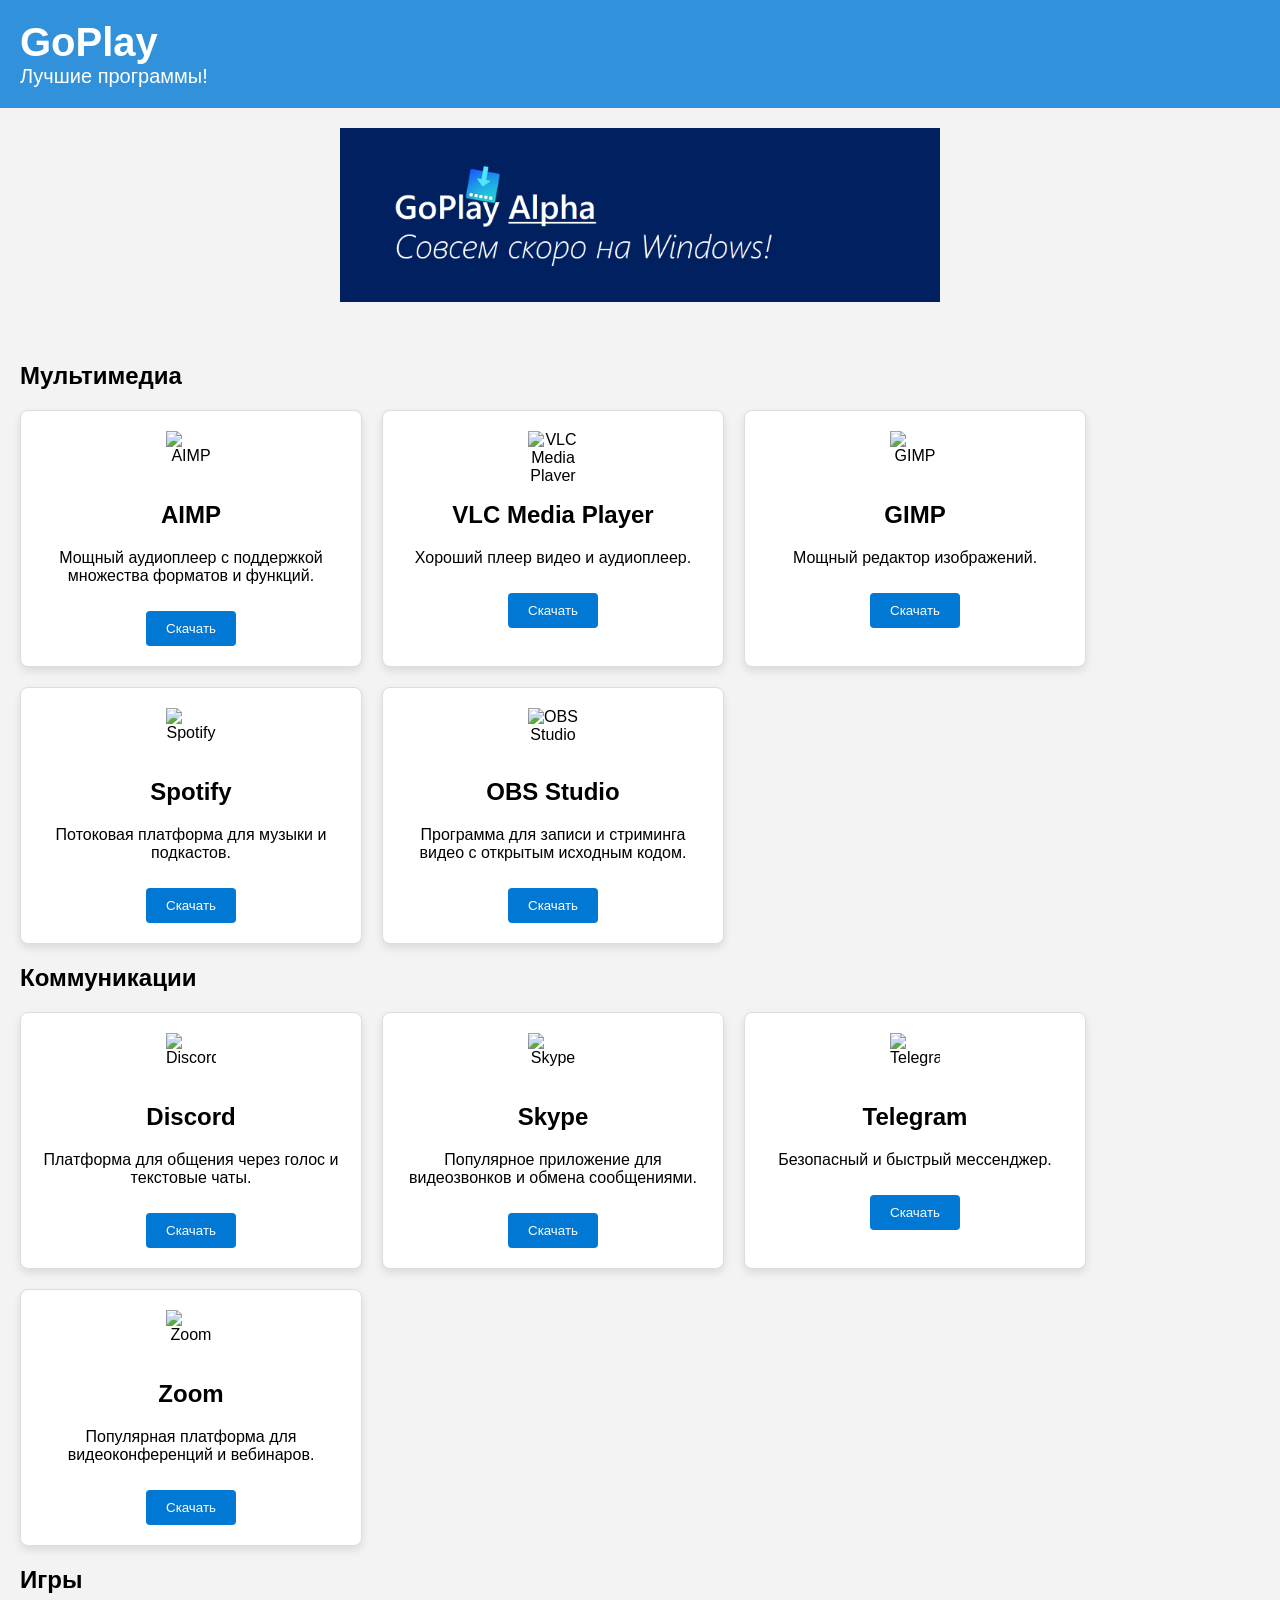
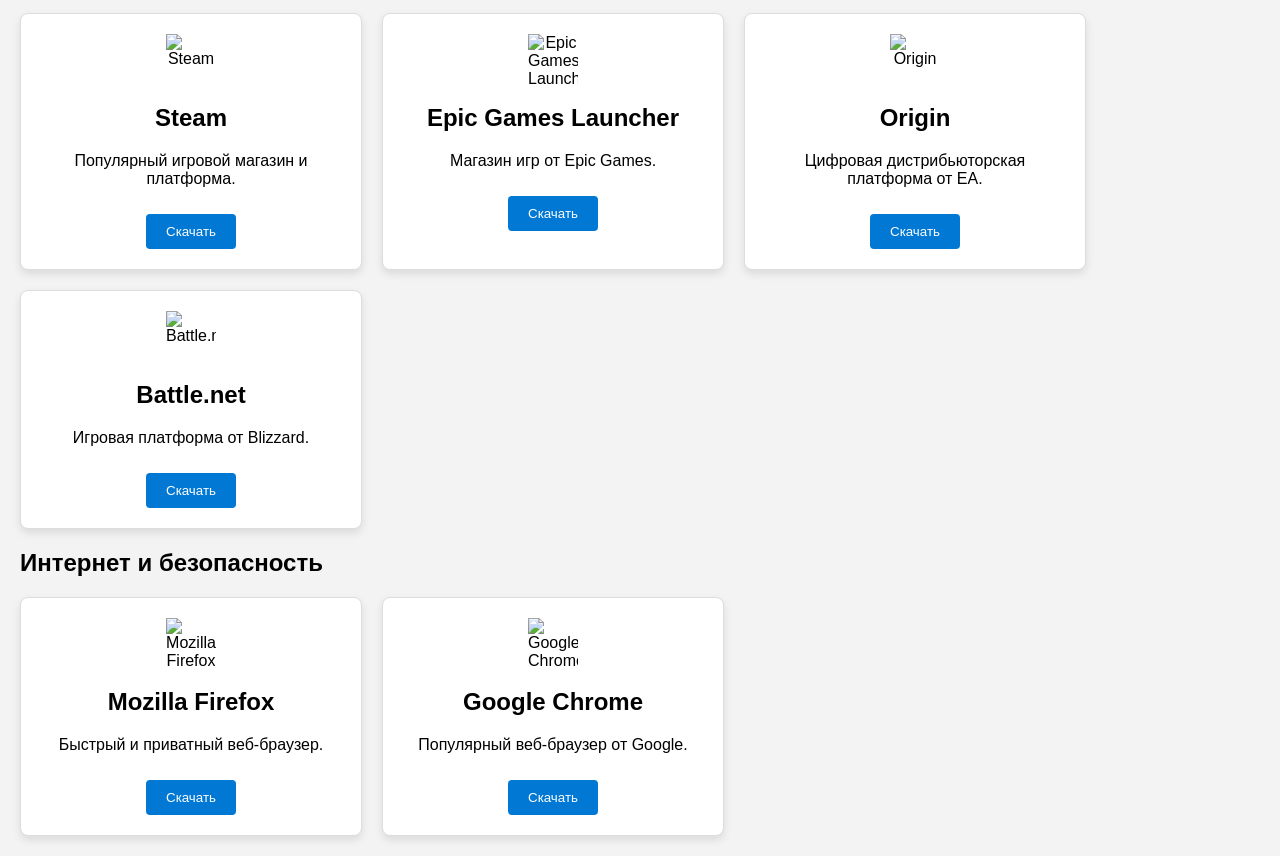
==== goplay/index.html @ 1dd93e8b "Add files via upload" ====
<!DOCTYPE html>
<html lang="ru">
<head>
    <meta charset="UTF-8">
    <meta name="viewport" content="width=device-width, initial-scale=1.0">
    <title>GoPlay - Магазин программ</title>
    <link rel="stylesheet" href="styles.css">
    <script>
        function toggleReleaseMenu(id) {
            const menu = document.getElementById(id);
            menu.classList.toggle('show');
        }
    </script>
</head>
<body>
    <header>
        <div class="header-content">
            <h1>GoPlay</h1>
            <p>Лучшие программы!</p>
        </div>
    </header>
    </div>
    <div class="advertisement" onclick="window.open('https://www.youtube.com/watch?v=dQw4w9WgXcQ', '_blank')">
        <img src="img01.png" alt="Advertisement">
    </div>
    <div class="container">
        <h2>Мультимедиа</h2>
        <div class="app-gallery">
            <div class="app-card">
                <img src="aimp-icon.png" alt="AIMP">
                <div>
                    <h2>AIMP</h2>
                    <p>Мощный аудиоплеер с поддержкой множества форматов и функций.</p>
                    <button class="download-button" onclick="window.open('https://aimp.ru/?do=download', '_blank')">Скачать</button>
                </div>
            </div>
            <div class="app-card">
                <img src="vlc-icon.png" alt="VLC Media Player">
                <div>
                    <h2>VLC Media Player</h2>
                    <p>Хороший плеер видео и аудиоплеер.</p>
                    <button class="download-button" onclick="window.open('https://www.videolan.org/vlc/', '_blank')">Скачать</button>
                </div>
            </div>
            <div class="app-card">
                <img src="gimp-icon.png" alt="GIMP">
                <div>
                    <h2>GIMP</h2>
                    <p>Мощный редактор изображений.</p>
                    <button class="download-button" onclick="window.open('https://www.gimp.org/downloads/', '_blank')">Скачать</button>
                </div>
            </div>
            <div class="app-card">
                <img src="spotify-icon.png" alt="Spotify">
                <div>
                    <h2>Spotify</h2>
                    <p>Потоковая платформа для музыки и подкастов.</p>
                    <button class="download-button" onclick="window.open('https://www.spotify.com/download', '_blank')">Скачать</button>
                </div>
            </div>
            <div class="app-card">
                <img src="obs-icon.png" alt="OBS Studio">
                <div>
                    <h2>OBS Studio</h2>
                    <p>Программа для записи и стриминга видео с открытым исходным кодом.</p>
                    <button class="download-button" onclick="window.open('https://obsproject.com/download', '_blank')">Скачать</button>
                </div>
            </div>
        </div>

        <h2>Коммуникации</h2>
        <div class="app-gallery">
            <div class="app-card">
                <img src="discord-icon.png" alt="Discord">
                <div>
                    <h2>Discord</h2>
                    <p>Платформа для общения через голос и текстовые чаты.</p>
                    <button class="download-button" onclick="window.open('https://discord.com/download', '_blank')">Скачать</button>
                </div>
            </div>
            <div class="app-card">
                <img src="skype-icon.png" alt="Skype">
                <div>
                    <h2>Skype</h2>
                    <p>Популярное приложение для видеозвонков и обмена сообщениями.</p>
                    <button class="download-button" onclick="window.open('https://www.skype.com/en/get-skype/', '_blank')">Скачать</button>
                </div>
            </div>
            <div class="app-card">
                <img src="telegram-icon.png" alt="Telegram">
                <div>
                    <h2>Telegram</h2>
                    <p>Безопасный и быстрый мессенджер.</p>
                    <button class="download-button" onclick="window.open('https://desktop.telegram.org/', '_blank')">Скачать</button>
                </div>
            </div>
            <div class="app-card">
                <img src="zoom-icon.png" alt="Zoom">
                <div>
                    <h2>Zoom</h2>
                    <p>Популярная платформа для видеоконференций и вебинаров.</p>
                    <button class="download-button" onclick="window.open('https://zoom.us/download', '_blank')">Скачать</button>
                </div>
            </div>
        </div>

        <h2>Игры</h2>
        <div class="app-gallery">
            <div class="app-card">
                <img src="steam-icon.png" alt="Steam">
                <div>
                    <h2>Steam</h2>
                    <p>Популярный игровой магазин и платформа.</p>
                    <button class="download-button" onclick="window.open('https://store.steampowered.com/about/', '_blank')">Скачать</button>
                </div>
            </div>
            <div class="app-card">
                <img src="epicgames-icon.png" alt="Epic Games Launcher">
                <div>
                    <h2>Epic Games Launcher</h2>
                    <p>Магазин игр от Epic Games.</p>
                    <button class="download-button" onclick="window.open('https://www.epicgames.com/store/en/download', '_blank')">Скачать</button>
                </div>
            </div>
            <div class="app-card">
                <img src="origin-icon.png" alt="Origin">
                <div>
                    <h2>Origin</h2>
                    <p>Цифровая дистрибьюторская платформа от EA.</p>
                    <button class="download-button" onclick="window.open('https://www.origin.com/rus/ru-ru/store/download', '_blank')">Скачать</button>
                </div>
            </div>
            <div class="app-card">
                <img src="battlenet-icon.png" alt="Battle.net">
                <div>
                    <h2>Battle.net</h2>
                    <p>Игровая платформа от Blizzard.</p>
                    <button class="download-button" onclick="window.open('https://www.blizzard.com/apps/battle.net/desktop', '_blank')">Скачать</button>
                </div>
            </div>
        </div>

        <h2>Интернет и безопасность</h2>
        <div class="app-gallery">
            <div class="app-card">
                <img src="firefox-icon.png" alt="Mozilla Firefox">
                <div>
                    <h2>Mozilla Firefox</h2>
                    <p>Быстрый и приватный веб-браузер.</p>
                    <button class="download-button" onclick="window.open('https://www.mozilla.org/firefox/download/', '_blank')">Скачать</button>
                </div>
            </div>
            <div class="app-card">
                <img src="chrome-icon.png" alt="Google Chrome">
                <div>
                    <h2>Google Chrome</h2>
                    <p>Популярный веб-браузер от Google.</p>
                    <button class="download-button" onclick="window.open('https://www.google.com/chrome/', '_blank')">Скачать</button>
                </div>
            </div>
        </div>
    </div>
</body>
</html>
---- goplay/styles.css ----
body {
    font-family: 'Segoe UI', Tahoma, Geneva, Verdana, sans-serif;
    background-color: #f3f3f3;
    margin: 0;
    padding: 0;
    animation: fadeIn 1s ease-in-out;
}

@keyframes fadeIn {
    from { opacity: 0; }
    to { opacity: 1; }
}

header {
    background-color: rgba(0, 120, 212, 0.8);
    backdrop-filter: blur(5px);
    color: white;
    padding: 20px;
    text-align: left;
}

.header-content {
    display: inline-block;
    text-align: left;
}

.header-content h1 {
    margin: 0;
    font-size: 2.5rem;
    animation: none;
}

.header-content p {
    margin: 0;
    font-size: 1.25rem;
}

.coming-soon {
    text-align: center;
    margin: 20px 0;
}

.coming-soon p,
.coming-soon .download-button {
    display: inline-block;
    vertical-align: middle;
}

.advertisement {
    display: flex;
    justify-content: center;
    align-items: center;
    margin: 20px 0;
}

.advertisement img {
    width: 100%;
    max-width: 600px;
}

.container {
    padding: 20px;
    animation: fadeIn 2s ease-in-out;
}

.app-gallery {
    display: flex;
    flex-wrap: wrap;
    gap: 20px;
    justify-content: flex-start; /* Изменено на выравнивание по левому краю */
}

.app-card {
    background-color: white;
    border: 1px solid #ddd;
    border-radius: 8px;
    padding: 20px;
    box-shadow: 0 4px 8px rgba(0, 0, 0, 0.1);
    transition: transform 0.3s, box-shadow 0.3s;
    display: flex;
    align-items: center;
    width: 300px;
    flex-direction: column;
    text-align: center;
}

.app-card img {
    width: 50px;
    height: 50px;
    margin-bottom: 20px;
}

.app-card:hover {
    transform: translateY(-10px);
    box-shadow: 0 8px 16px rgba(0, 0, 0, 0.2);
}

.app-card h2 {
    margin-top: 0;
    font-size: 1.5rem;
}

.app-card p {
    font-size: 1rem;
}

.download-button {
    background-color: #0078d4;
    color: white;
    padding: 10px 20px;
    text-decoration: none;
    border-radius: 4px;
    transition: background-color 0.3s;
    cursor: pointer;
    border: none;
    margin-top: 10px;
}

.download-button:hover {
    background-color: #005a9e;
}
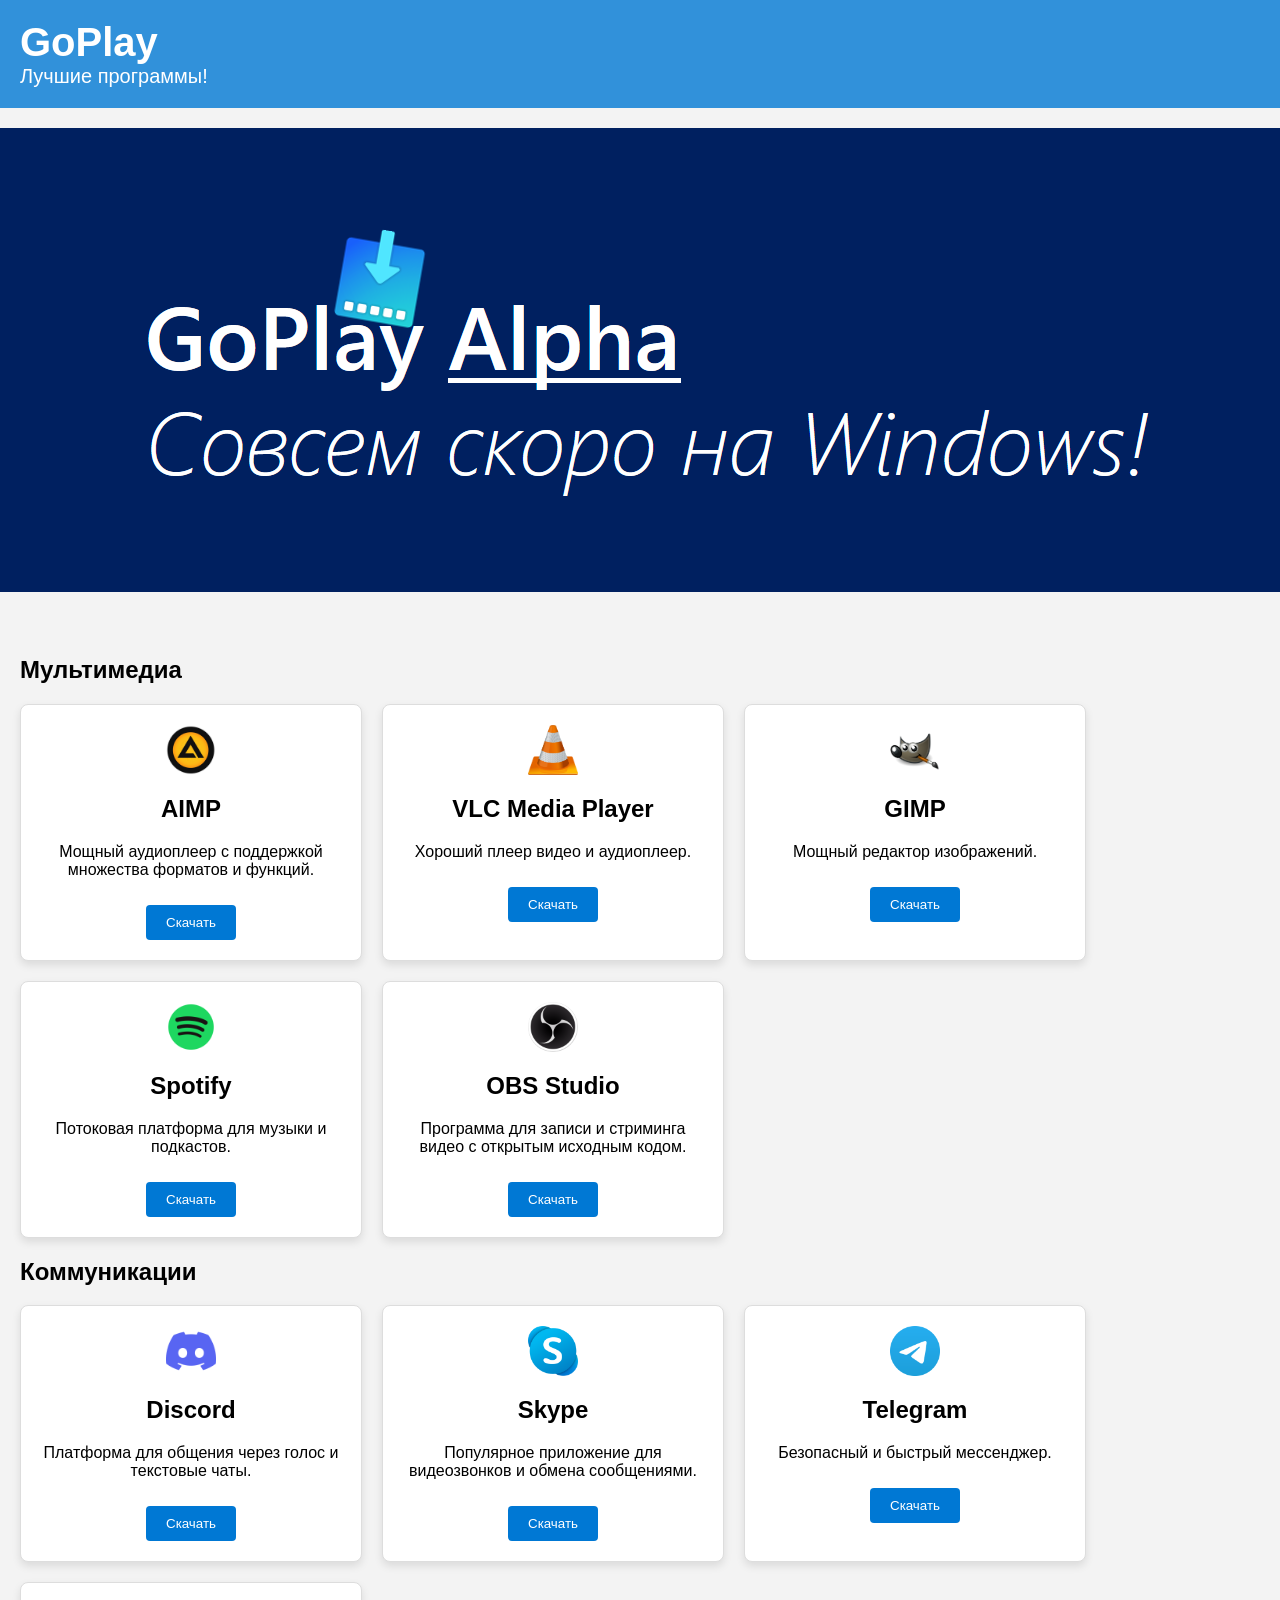
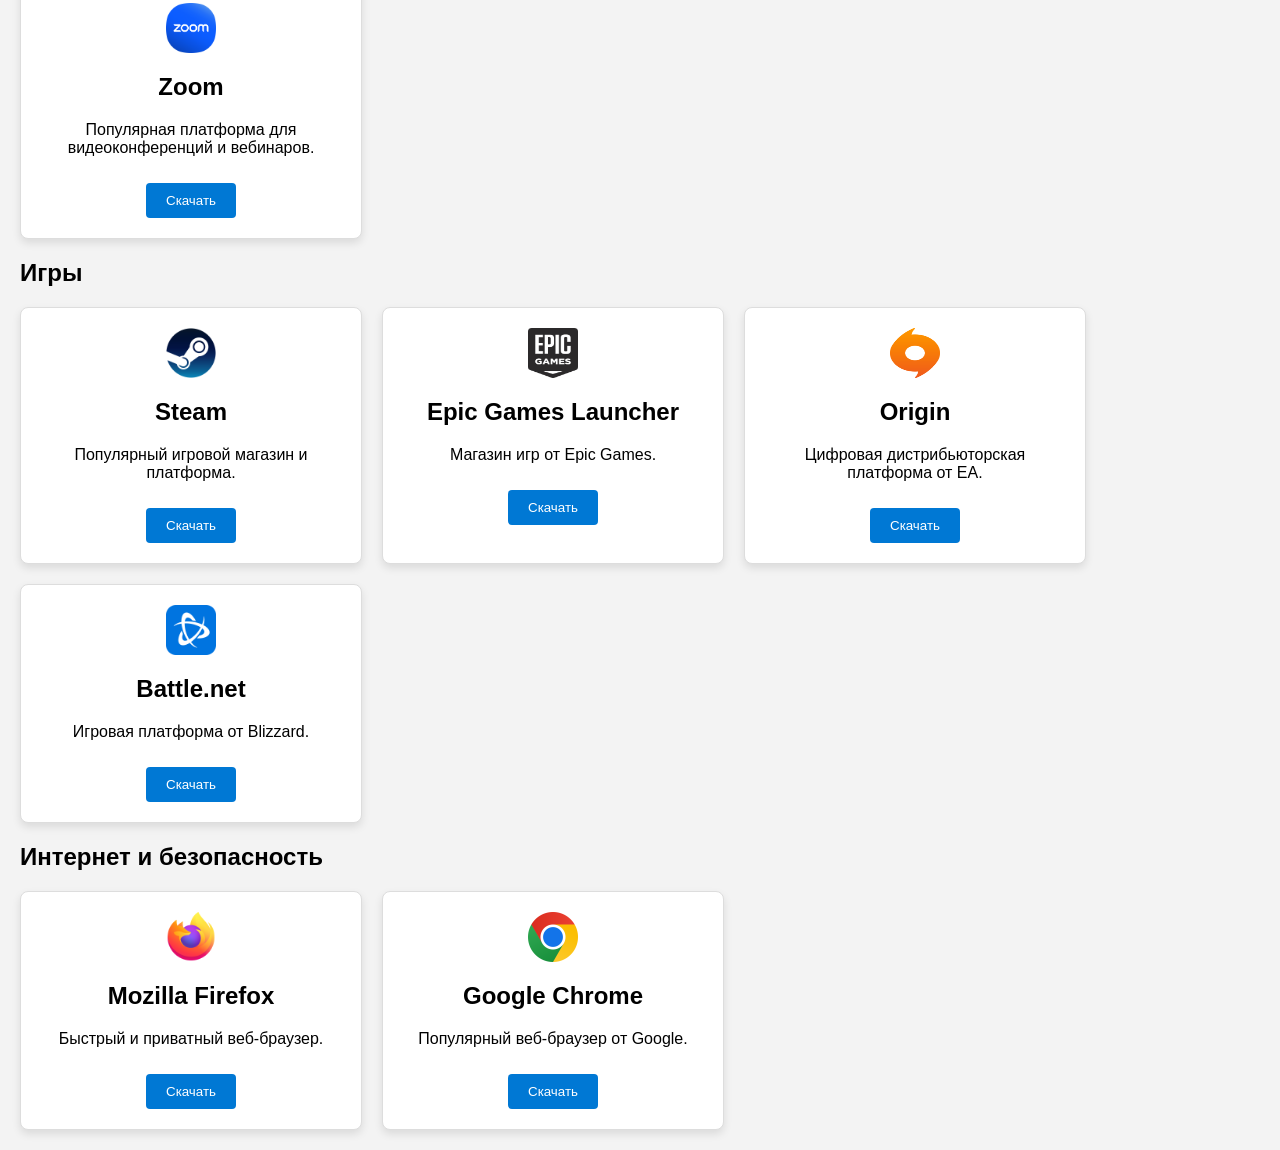
==== commit 655092f0: "Update index.html" ====
--- a/goplay/index.html
+++ b/goplay/index.html
@@ -19,15 +19,14 @@
             <p>Лучшие программы!</p>
         </div>
     </header>
-    </div>
-    <div class="advertisement" onclick="window.open('https://www.youtube.com/watch?v=dQw4w9WgXcQ', '_blank')">
-        <img src="img01.png" alt="Advertisement">
+    <div class="coming-soon">
+        <img src="img01.png" alt="banner1">
     </div>
     <div class="container">
         <h2>Мультимедиа</h2>
         <div class="app-gallery">
             <div class="app-card">
-                <img src="aimp-icon.png" alt="AIMP">
+                <img src="icons/aimp-icon.png" alt="AIMP">
                 <div>
                     <h2>AIMP</h2>
                     <p>Мощный аудиоплеер с поддержкой множества форматов и функций.</p>
@@ -35,7 +34,7 @@
                 </div>
             </div>
             <div class="app-card">
-                <img src="vlc-icon.png" alt="VLC Media Player">
+                <img src="icons/vlc-icon.png" alt="VLC Media Player">
                 <div>
                     <h2>VLC Media Player</h2>
                     <p>Хороший плеер видео и аудиоплеер.</p>
@@ -43,7 +42,7 @@
                 </div>
             </div>
             <div class="app-card">
-                <img src="gimp-icon.png" alt="GIMP">
+                <img src="icons/gimp-icon.png" alt="GIMP">
                 <div>
                     <h2>GIMP</h2>
                     <p>Мощный редактор изображений.</p>
@@ -51,7 +50,7 @@
                 </div>
             </div>
             <div class="app-card">
-                <img src="spotify-icon.png" alt="Spotify">
+                <img src="icons/spotify-icon.png" alt="Spotify">
                 <div>
                     <h2>Spotify</h2>
                     <p>Потоковая платформа для музыки и подкастов.</p>
@@ -59,7 +58,7 @@
                 </div>
             </div>
             <div class="app-card">
-                <img src="obs-icon.png" alt="OBS Studio">
+                <img src="icons/obs-icon.png" alt="OBS Studio">
                 <div>
                     <h2>OBS Studio</h2>
                     <p>Программа для записи и стриминга видео с открытым исходным кодом.</p>
@@ -71,7 +70,7 @@
         <h2>Коммуникации</h2>
         <div class="app-gallery">
             <div class="app-card">
-                <img src="discord-icon.png" alt="Discord">
+                <img src="icons/discord-icon.png" alt="Discord">
                 <div>
                     <h2>Discord</h2>
                     <p>Платформа для общения через голос и текстовые чаты.</p>
@@ -79,7 +78,7 @@
                 </div>
             </div>
             <div class="app-card">
-                <img src="skype-icon.png" alt="Skype">
+                <img src="icons/skype-icon.png" alt="Skype">
                 <div>
                     <h2>Skype</h2>
                     <p>Популярное приложение для видеозвонков и обмена сообщениями.</p>
@@ -87,7 +86,7 @@
                 </div>
             </div>
             <div class="app-card">
-                <img src="telegram-icon.png" alt="Telegram">
+                <img src="icons/telegram-icon.png" alt="Telegram">
                 <div>
                     <h2>Telegram</h2>
                     <p>Безопасный и быстрый мессенджер.</p>
@@ -95,7 +94,7 @@
                 </div>
             </div>
             <div class="app-card">
-                <img src="zoom-icon.png" alt="Zoom">
+                <img src="icons/zoom-icon.png" alt="Zoom">
                 <div>
                     <h2>Zoom</h2>
                     <p>Популярная платформа для видеоконференций и вебинаров.</p>
@@ -107,7 +106,7 @@
         <h2>Игры</h2>
         <div class="app-gallery">
             <div class="app-card">
-                <img src="steam-icon.png" alt="Steam">
+                <img src="icons/steam-icon.png" alt="Steam">
                 <div>
                     <h2>Steam</h2>
                     <p>Популярный игровой магазин и платформа.</p>
@@ -115,7 +114,7 @@
                 </div>
             </div>
             <div class="app-card">
-                <img src="epicgames-icon.png" alt="Epic Games Launcher">
+                <img src="icons/epicgames-icon.png" alt="Epic Games Launcher">
                 <div>
                     <h2>Epic Games Launcher</h2>
                     <p>Магазин игр от Epic Games.</p>
@@ -123,7 +122,7 @@
                 </div>
             </div>
             <div class="app-card">
-                <img src="origin-icon.png" alt="Origin">
+                <img src="icons/origin-icon.png" alt="Origin">
                 <div>
                     <h2>Origin</h2>
                     <p>Цифровая дистрибьюторская платформа от EA.</p>
@@ -131,7 +130,7 @@
                 </div>
             </div>
             <div class="app-card">
-                <img src="battlenet-icon.png" alt="Battle.net">
+                <img src="icons/battlenet-icon.png" alt="Battle.net">
                 <div>
                     <h2>Battle.net</h2>
                     <p>Игровая платформа от Blizzard.</p>
@@ -143,7 +142,7 @@
         <h2>Интернет и безопасность</h2>
         <div class="app-gallery">
             <div class="app-card">
-                <img src="firefox-icon.png" alt="Mozilla Firefox">
+                <img src="icons/firefox-icon.png" alt="Mozilla Firefox">
                 <div>
                     <h2>Mozilla Firefox</h2>
                     <p>Быстрый и приватный веб-браузер.</p>
@@ -151,7 +150,7 @@
                 </div>
             </div>
             <div class="app-card">
-                <img src="chrome-icon.png" alt="Google Chrome">
+                <img src="icons/chrome-icon.png" alt="Google Chrome">
                 <div>
                     <h2>Google Chrome</h2>
                     <p>Популярный веб-браузер от Google.</p>
